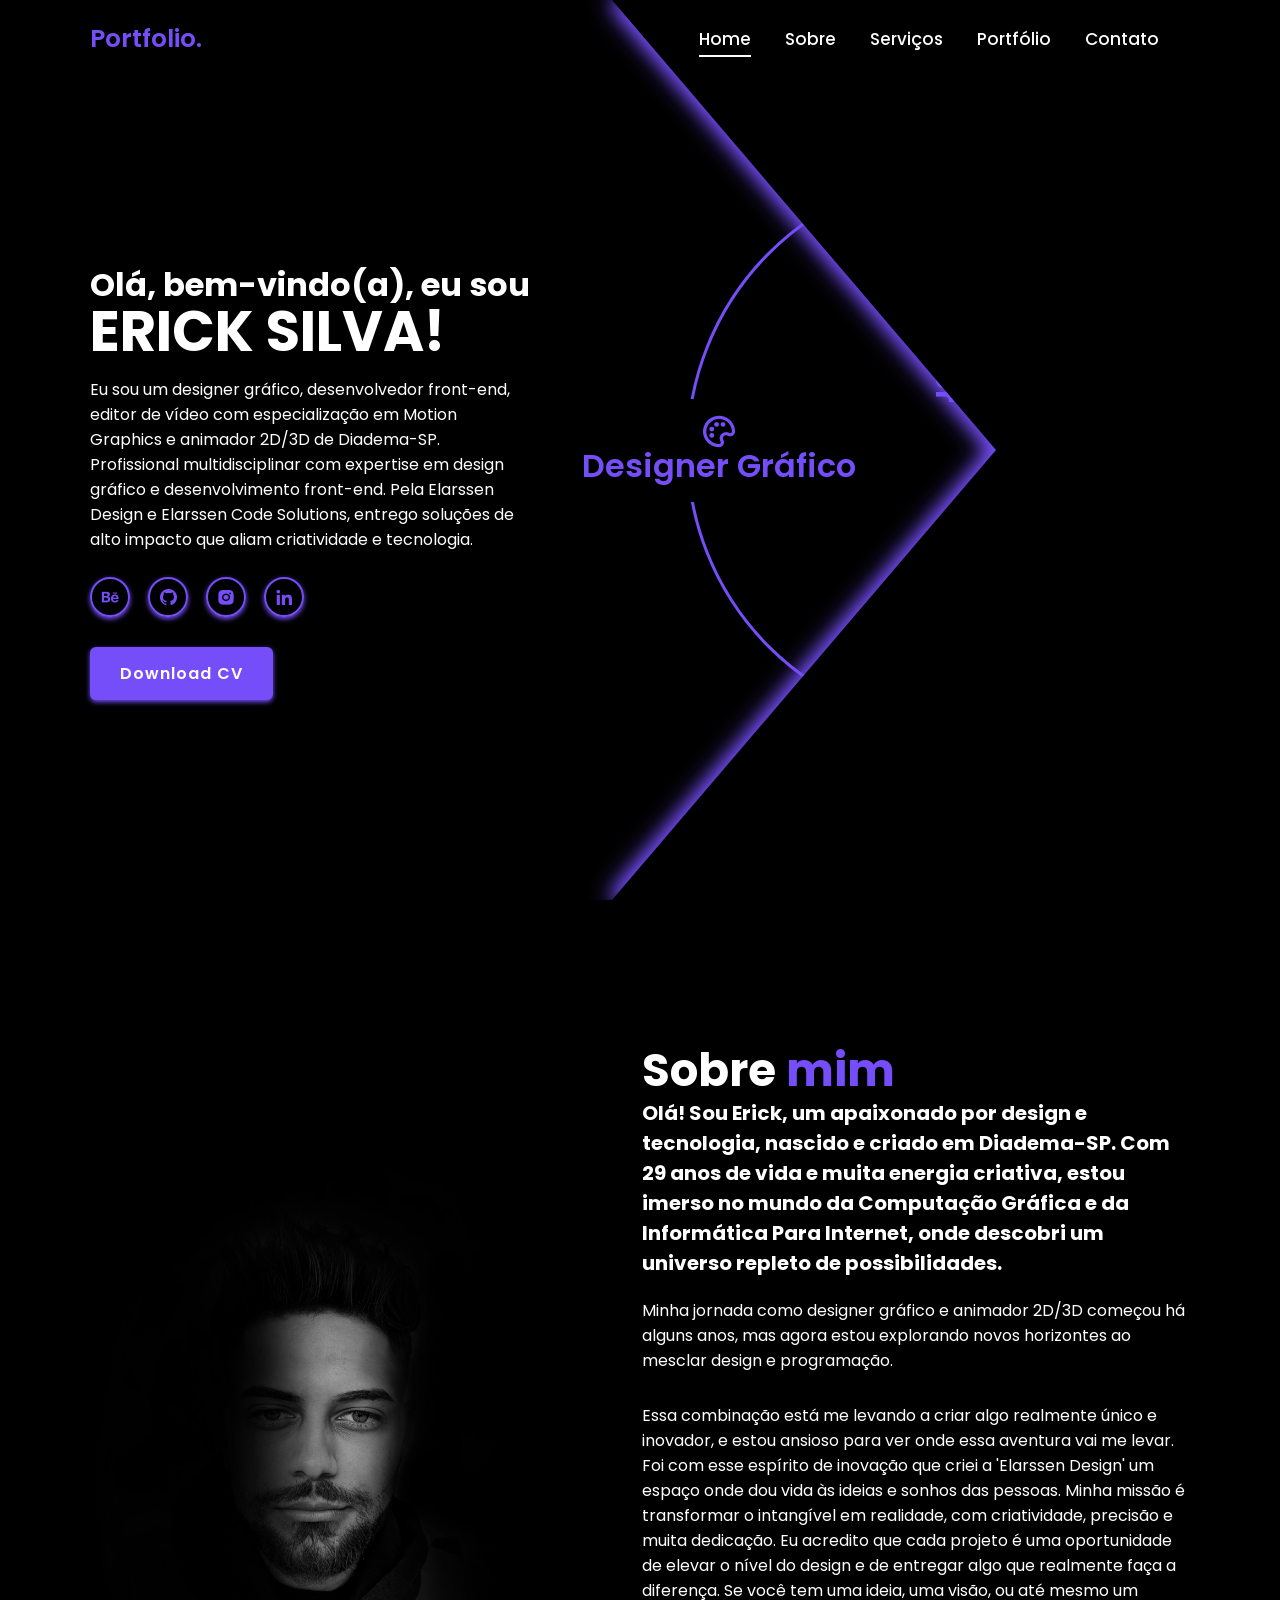
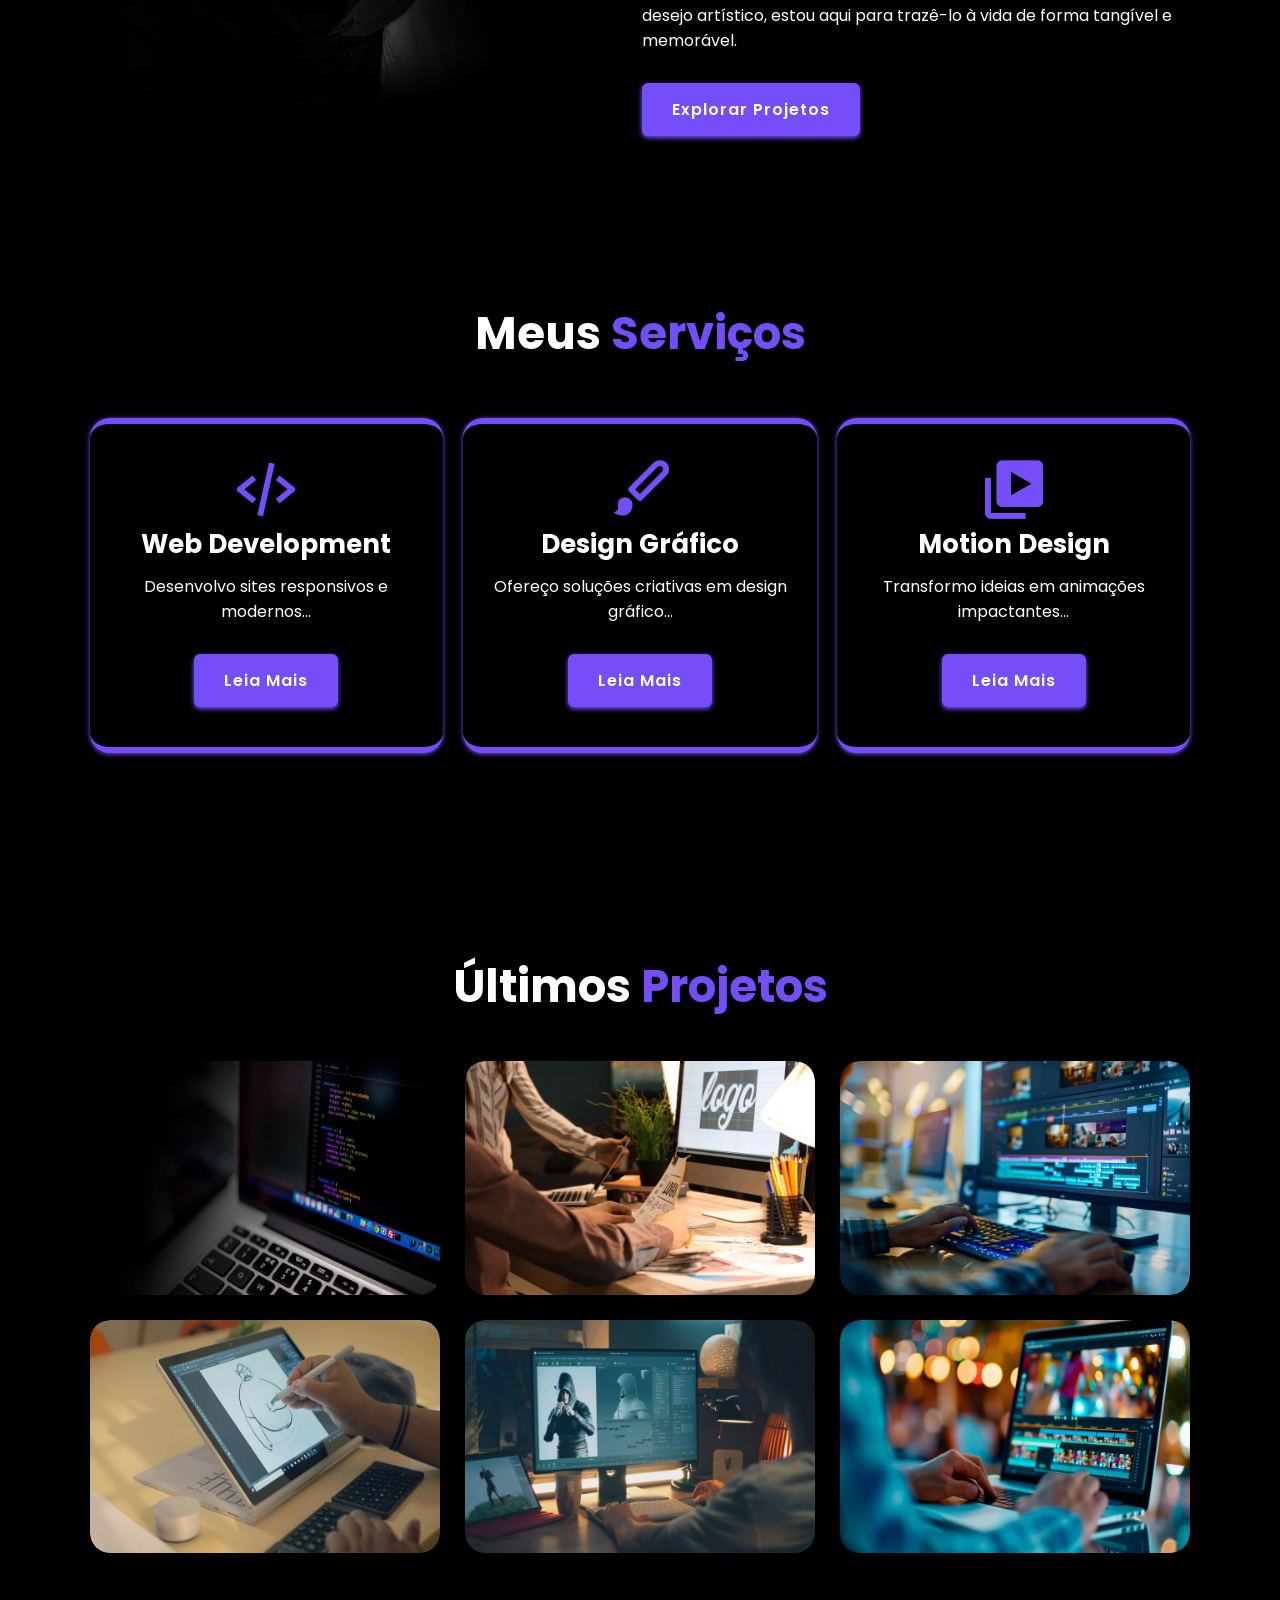
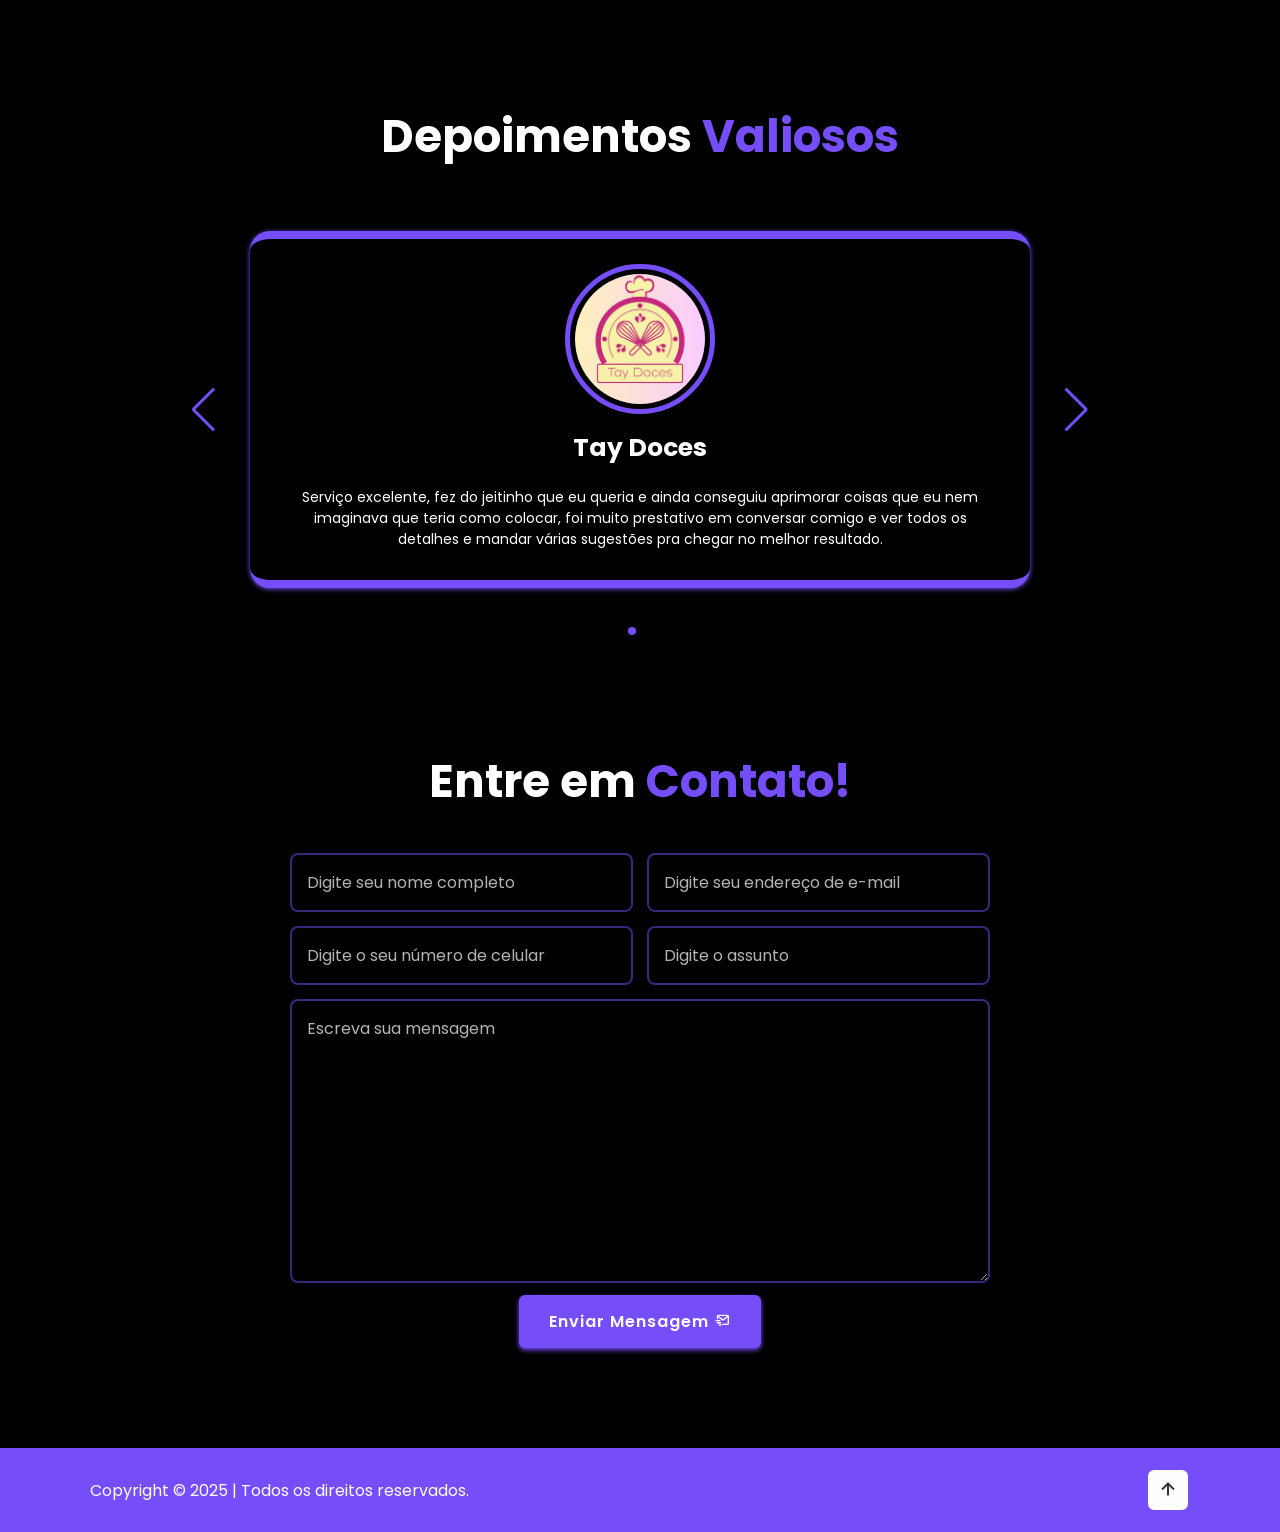
==== index.html @ 771af926 "Deploy portfolio" ====
<!DOCTYPE html>
<html lang="pt-br">

<head>
    <meta charset="UTF-8">
    <meta http-equiv="X-UA-Compatible" content="IE=edge">
    <meta name="viewport" content="width=device-width, initial-scale=1.0">
    <title>Erick Silva | Portfólio</title>

    <!-- swiper css -->
    <link rel="stylesheet" href="https://cdn.jsdelivr.net/npm/swiper@9/swiper-bundle.min.css" />

    <!-- box icons -->
    <link href='https://unpkg.com/boxicons@2.1.4/css/boxicons.min.css' rel='stylesheet'>

    <!-- custom css -->
    <link rel="stylesheet" href="css/style.css">

    <!-- favicon -->
    <link rel="shortcut icon" href="images/elarssen_logo_principal_white.png" type="image/x-icon">
</head>

<body>

    <!-- header design -->
    <header class="header">
        <a href="#" class="logo">Portfolio.</a>

        <nav class="navbar">
            <a href="#home" class="active">Home</a>
            <a href="#about">Sobre</a>
            <a href="#services">Serviços</a>
            <a href="#portfolio">Portfólio</a>
            <a href="#contact">Contato</a>
        </nav>

        <div class="bx bx-moon" id="darkMode-icon"></div>

        <div class="bx bx-menu" id="menu-icon"></div>
    </header>

    <!-- home section design -->
    <section class="home" id="home">
        <div class="home-content">
            <h3>Olá, bem-vindo(a), eu sou</h3>
            <h1>ERICK SILVA!</h1>
            <p>
                Eu sou um designer gráfico, desenvolvedor front-end, editor de vídeo com especialização em Motion
                Graphics e animador 2D/3D de Diadema-SP. Profissional multidisciplinar com expertise em design gráfico e desenvolvimento front-end. Pela Elarssen Design e Elarssen Code Solutions, entrego soluções de alto impacto que aliam criatividade e tecnologia.
            </p>

            <div class="social-media">
                <a href="https://www.behance.net/ericklarssen/" target="_blank"><i class='bx bxl-behance'></i></a>
                <a href="https://github.com/ErickLarssen" target="_blank"><i class='bx bxl-github'></i></a>
                <a href="https://www.instagram.com/elarssen.design/" target="_blank"><i
                        class='bx bxl-instagram-alt'></i></a>
                <a href="https://www.linkedin.com/in/%C3%A9rick-silva-3809a9215/" target="_blank"><i
                        class='bx bxl-linkedin'></i></a>
            </div>

            <a href="assets/cv.pdf" class="btn-cv" download="Curriculo_Erick.pdf">Download CV</a>
        </div>

        <div class="profession-container">
            <div class="profession-box">
                <div class="profession" style="--i:1;">
                    <i class='bx bx-code-alt'></i>
                    <h3>Front-End Developer</h3>
                </div>
                <div class="profession" style="--i:0;">
                    <i class='bx bx-palette'></i>
                    <h3>Designer Gráfico</h3>
                </div>
                <div class="profession" style="--i:2;">
                    <i class='bx bxs-videos'></i>
                    <h3>Motion Designer</h3>
                </div>
                <div class="profession" style="--i:3;">
                    <i class='bx bx-video-recording'></i>
                    <h3>Animador 2D/3D</h3>
                </div>

                <div class="circle"></div>
            </div>

            <div class="overlay"></div>
        </div>

        <div class="home-img">
            <img src="#" alt="">
        </div>
    </section>

    <!-- about section design -->
    <section class="about" id="about">
        <div class="about-img">
            <img src="images/erick¹.png" alt="Foto de Erick">
        </div>

        <div class="about-content">
            <h2 class="heading">Sobre <span>mim</span></h2>
            <h3>
                Olá! Sou Erick, um apaixonado por design e tecnologia, nascido e criado em Diadema-SP. Com 29 anos de
                vida e muita energia criativa, estou imerso no mundo da Computação Gráfica e da Informática Para
                Internet, onde descobri um universo repleto de possibilidades.
            </h3>
            <p>
                Minha jornada como designer gráfico e animador 2D/3D começou há alguns anos, mas agora estou explorando
                novos horizontes ao mesclar design e programação.
            </p>
            <p>
                Essa combinação está me levando a criar algo realmente único e inovador, e estou ansioso para ver onde
                essa aventura vai me levar. Foi com esse espírito de inovação que criei a 'Elarssen Design' um espaço
                onde dou vida às ideias e sonhos das pessoas. Minha missão é transformar o intangível em realidade, com
                criatividade, precisão e muita dedicação. Eu acredito que cada projeto é uma oportunidade de elevar o
                nível do design e de entregar algo que realmente faça a diferença. Se você tem uma ideia, uma visão, ou
                até mesmo um desejo artístico, estou aqui para trazê-lo à vida de forma tangível e memorável.
            </p>
            <a href="#portfolio" class="btn-projetos">Explorar Projetos</a>
        </div>
    </section>

    <!-- services section design -->
    <section class="services" id="services">
        <h2 class="heading">Meus <span>Serviços</span></h2>

        <div class="services-container">
            <div class="services-box">
                <i class='bx bx-code-alt'></i>
                <h3>Web Development</h3>
                <p>Desenvolvo sites responsivos e modernos...</p>
                <a href="#" class="btn"
                    data-details="Criação de sites modernos e responsivos, desenvolvidos com as melhores tecnologias do mercado, garantindo velocidade, segurança e acessibilidade. Cada projeto é personalizado para atender às necessidades do cliente.">Leia
                    Mais</a>
            </div>

            <div class="services-box">
                <i class='bx bxs-paint'></i>
                <h3>Design Gráfico</h3>
                <p>Ofereço soluções criativas em design gráfico...</p>
                <a href="#" class="btn"
                    data-details="Criação de identidades visuais únicas, logotipos profissionais e materiais gráficos impactantes. Transformo conceitos em visuais atrativos que comunicam a essência da sua marca.">Leia
                    Mais</a>
            </div>

            <div class="services-box">
                <i class='bx bxs-videos'></i>
                <h3>Motion Design</h3>
                <p>Transformo ideias em animações impactantes...</p>
                <a href="#" class="btn"
                    data-details="Produção de animações 2D e motion graphics para vídeos publicitários, redes sociais e apresentações institucionais. Cative seu público com visuais dinâmicos e interativos.">Leia
                    Mais</a>
            </div>
        </div>

    </section>

    <!-- Modal -->
    <div class="modal-overlay">
        <div class="modal-box">
            <span class="close-btn">&times;</span>
            <h3 class="modal-title"></h3>
            <p class="modal-content"></p>
        </div>
    </div>

    <!-- portfolio section design -->
    <section class="portfolio" id="portfolio">
        <h2 class="heading">Últimos <span>Projetos</span></h2>

        <div class="portfolio-container">
            <div class="portfolio-box">
                <img src="images/web-design.jpg" alt="">

                <div class="portfolio-layer">
                    <h4>Web Design</h4>
                    <p>Aqui contém todos os meus projetos de web design como sites responsivos e modernos, e outros
                        tipos de interface web.</p>
                    <a href="portfolio.html#ui_ux" target="_blank"><i class='bx bx-link-external'></i></a>
                </div>
            </div>
            <div class="portfolio-box">
                <img src="images/brand-design.jpeg" alt="">

                <div class="portfolio-layer">
                    <h4>Brand Design</h4>
                    <p>Aqui contém alguns trabalhos de identidade visual, como logotipos e mockups.</p>
                    <a href="portfolio.html#branding" target="_blank"><i class='bx bx-link-external'></i></a>
                </div>
            </div>
            <div class="portfolio-box">
                <img src="images/motion-design.webp" alt="">

                <div class="portfolio-layer">
                    <h4>Motion Design</h4>
                    <p>Aqui contém alguns trabalhos que fiz como videomaker, mídias para comércio e coisas nesse nicho.
                    </p>
                    <a href="portfolio.html#motion" target="_blank"><i class='bx bx-link-external'></i></a>
                </div>
            </div>
            <div class="portfolio-box">
                <img src="images/2d-animation.jpg" alt="">

                <div class="portfolio-layer">
                    <h4>Animação 2D</h4>
                    <p>Minhas animações 2d, feitas com Adobe Premiere, Adobe After Effects, Adobe Animate e Adobe
                        Illustrator para ilustração.</p>
                    <a href="portfolio.html#animacao2d" target="_blank"><i class='bx bx-link-external'></i></a>
                </div>
            </div>
            <div class="portfolio-box">
                <img src="images/3d-animation.webp" alt="">

                <div class="portfolio-layer">
                    <h4>Animação 3D</h4>
                    <p>Minhas animações 3d, feitas com Autodesk 3ds Max, Autodesk MudBox, Adobe Substance Painter e
                        Adobe After Effects .</p>
                    <a href="portfolio.html#animacao3d" target="_blank"><i class='bx bx-link-external'></i></a>
                </div>
            </div>
            <div class="portfolio-box">
                <img src="images/flyers.webp" alt="">

                <div class="portfolio-layer">
                    <h4>Flyers Animados</h4>
                    <p>Algumas mídias para comércio.</p>
                    <a href="portfolio.html#flyers" target="_blank"><i class='bx bx-link-external'></i></a>
                </div>
            </div>
        </div>
    </section>

    <!-- testimonial design -->
    <div class="testimonial-container">
        <h2 class="heading">Depoimentos <span>Valiosos</span></h2>

        <div class="testimonial-wrapper">
            <div class="testimonial-box mySwiper">
                <div class="testimonial-content swiper-wrapper">
                    <div class="testimonial-slide swiper-slide">
                        <img src="images/tay_doces_principal.jpg" alt="">
                        <h3>Tay Doces</h3>
                        <p>Serviço excelente, fez do jeitinho que eu queria e ainda conseguiu aprimorar coisas que eu
                            nem imaginava que teria como colocar, foi muito prestativo em conversar comigo e ver todos
                            os detalhes e mandar várias sugestões pra chegar no melhor resultado.</p>
                    </div>
                    <div class="testimonial-slide swiper-slide">
                        <img src="images/esl-books.jpg" alt="">
                        <h3>ESLBooks</h3>
                        <p>Trabalhar com o Erick foi incrível! Ele captou exatamente a essência da ESLBooks e criou um
                            logo moderno, profissional e cheio de significado. Superou nossas expectativas e elevou a
                            identidade da marca. Recomendamos de olhos fechados!</p>
                    </div>
                </div>

                <div class="swiper-button-next"></div>
                <div class="swiper-button-prev"></div>
                <div class="swiper-pagination"></div>
            </div>
        </div>
    </div>

    <!-- contact section design -->
    <section class="contact" id="contact">
        <h2 class="heading">Entre em <span>Contato!</span></h2>

        <form action="" method="POST">
            <div class="input-box">
                <input type="text" class="item" id="nome" name="nome" placeholder="Digite seu nome completo" required>
                <input type="email" class="item" id="email" name="email" placeholder="Digite seu endereço de e-mail"
                    required>
            </div>
            <div class="input-box">
                <input type="tel" class="item" id="telefone" name="telefone"
                    placeholder="Digite o seu número de celular">
                <input type="text" class="item" id="assunto" name="assunto" placeholder="Digite o assunto">
            </div>
            <textarea id="mensagem" name="mensagem" class="item" cols="30" rows="10" placeholder="Escreva sua mensagem"
                required></textarea>
            <button type="submit" class="btn">Enviar Mensagem <i class='bx bx-mail-send'></i></button>
        </form>
        <!-- modal confirmação de envio -->
        <div class="modal-overlay" id="modal-confirm">
            <div class="modal-box">
                <span class="close-btn" id="close-confirm">&times;</span>
                <h3 class="modal-title">Mensagem enviada!</h3>
                <p class="modal-content">Obrigado pelo contato. Em breve retornarei para você.</p>
            </div>
        </div>
        <!-- fim da modal confirmação de envio -->
    </section>

    <!-- footer design -->
    <footer class="footer">
        <div class="footer-text">
            <p>Copyright &copy; 2025 | Todos os direitos reservados.</p>
        </div>

        <div class="footer-iconTop">
            <a href="#home"><i class='bx bx-up-arrow-alt'></i></a>
        </div>
    </footer>


    <!-- scroll reveal -->
    <script src="https://unpkg.com/scrollreveal"></script>

    <!-- swiper js -->
    <script src="https://cdn.jsdelivr.net/npm/swiper@9/swiper-bundle.min.js"></script>

    <!-- custom js -->
    <script src="js/script.js"></script>
    <script src="js/modal.js"></script>
    <script src="js/email.js"></script>
</body>

</html>
---- css/style.css ----
@import url('https://fonts.googleapis.com/css2?family=Poppins:wght@300;400;500;600;700;800;900&display=swap');

* {
    margin: 0;
    padding: 0;
    box-sizing: border-box;
    text-decoration: none;
    border: none;
    outline: none;
    scroll-behavior: smooth;
    font-family: 'Poppins', sans-serif;
}

:root {
    --bg-color: #000000;
    --text-color: #fff;
    --main-color: #754ef9;
    --second-color: #000000;
    --white-color: #fdfdfd;
    --shadow-color: #754ef9;
}

*::selection {
    background: var(--main-color);
    color: var(--bg-color);
}

.dark-mode {
    --bg-color: #000000;
    --text-color: #fdfdfd;
    --shadow-color: #754ef9;
}

html {
    font-size: 62.5%;
    overflow-x: hidden;
}

body {
    background: var(--bg-color);
    color: var(--text-color);
}

.header {
    position: fixed;
    top: 0;
    left: 0;
    width: 100%;
    padding: 2rem 7%;
    background: transparent;
    display: flex;
    align-items: center;
    z-index: 100;
    transition: .5s;
}

.header.sticky {
    background: var(--bg-color);
    box-shadow: 0 .1rem 1rem var(--shadow-color);
}

.logo {
    font-size: 2.5rem;
    color: var(--main-color);
    font-weight: 600;
    margin-right: auto;
}

.navbar a {
    position: relative;
    font-size: 1.7rem;
    color: var(--white-color);
    font-weight: 500;
    margin-right: 3.1rem;
}

.header.sticky .navbar a {
    color: var(--text-color);
}

.header.sticky .navbar a.active {
    color: var(--main-color);
}

.navbar a.active::before {
    content: '';
    position: absolute;
    left: 0;
    bottom: -6px;
    width: 100%;
    height: .2rem;
    background: var(--white-color);
}

.header.sticky .navbar a::before {
    background: var(--main-color);
    opacity: .7;
}

#darkMode-icon {
    font-size: 2.4rem;
    color: var(--white-color);
    cursor: pointer;
    display: none;
}

.header.sticky #darkMode-icon {
    color: var(--text-color);
    opacity: .9;
}

#menu-icon {
    font-size: 3.6rem;
    color: var(--text-color);
    display: none;
}

section {
    min-height: 100vh;
    padding: 10rem 7% 2rem;
}

.home {
    display: flex;
    align-items: center;
    background-size: 80vh;
    background-repeat: no-repeat;
    background-position: 550px -30px;
}

.home .home-content {
    max-width: 44rem;
}

.home-content h3 {
    font-size: 3.2rem;
    font-weight: 700;
    line-height: .3;
}

.home-content h1 {
    font-size: 5.6rem;
    font-weight: 700;
    margin-bottom: .3rem;
}

.home-content p {
    font-size: 1.6rem;
}

.home-content .social-media a {
    display: inline-flex;
    justify-content: center;
    align-items: center;
    width: 4rem;
    height: 4rem;
    background: transparent;
    border: .2rem solid var(--main-color);
    border-radius: 50%;
    box-shadow: 0 .2rem .5rem var(--shadow-color);
    font-size: 2rem;
    color: var(--main-color);
    margin: 2.5rem 1.5rem 3rem 0;
    transition: .5s ease;
}

.home-content .social-media a:hover {
    background: var(--main-color);
    color: var(--white-color);
}

.btn {
    display: inline-block;
    padding: 1.2rem 2.8rem;
    background: var(--main-color);
    border-radius: .6rem;
    box-shadow: 0 .2rem .5rem var(--shadow-color);
    font-size: 1.6rem;
    color: var(--white-color);
    letter-spacing: .1rem;
    font-weight: 600;
    border: .2rem solid transparent;
    transition: .5s ease;
}

.btn-projetos {
    display: inline-block;
    padding: 1.2rem 2.8rem;
    background: var(--main-color);
    border-radius: .6rem;
    box-shadow: 0 .2rem .5rem var(--shadow-color);
    font-size: 1.6rem;
    color: var(--white-color);
    letter-spacing: .1rem;
    font-weight: 600;
    border: .2rem solid transparent;
    transition: .5s ease;
}

.btn-projetos:hover {
    background: transparent;
    color: var(--main-color);
    border-color: var(--main-color);
}

.btn:hover {
    background: transparent;
    color: var(--main-color);
    border-color: var(--main-color);
}

.btn-cv {
    display: inline-block;
    padding: 1.2rem 2.8rem;
    background: var(--main-color);
    border-radius: .6rem;
    box-shadow: 0 .2rem .5rem var(--shadow-color);
    font-size: 1.6rem;
    color: var(--white-color);
    letter-spacing: .1rem;
    font-weight: 600;
    border: .2rem solid transparent;
    transition: .5s ease;
}

.btn-cv:hover{
    background: transparent;
    color: var(--main-color);
    border-color: var(--main-color);
}

.home .profession-container {
    position: absolute;
    top: 50%;
    right: 0;
    transform: translateY(-50%);
    width: 100vw;
    height: 100vh;
    overflow: hidden;
    pointer-events: none;
}

.home .profession-container .profession-box {
    position: absolute;
    top: 0;
    right: -70px;
    width: 768px;
    height: 100vh;
    display: flex;
    justify-content: center;
    align-items: center;
    animation: professionRotate 13s ease-out infinite;
}

@keyframes professionRotate {

    0%,
    20% {
        transform: rotate(0deg);
    }

    25%,
    45% {
        transform: rotate(-90deg);
    }

    50%,
    70% {
        transform: rotate(-180deg);
    }

    75%,
    95% {
        transform: rotate(-270deg);
    }

    100% {
        transform: rotate(-360deg);
    }
}

.home .profession-box .profession {
    position: absolute;
    left: 0;
    display: flex;
    align-items: center;
    flex-direction: column;
    color: var(--main-color);
    transform: rotate(calc(360deg / 4 * var(--i)));
    transform-origin: 384px;
    background: var(--bg-color);
    padding: 13px 0;
}

.home .profession-box .profession:nth-child(1) i {
    margin-right: 15px;
}

.home .profession-box .profession:nth-child(2),
.home .profession-box .profession:nth-child(4) {
    padding-bottom: 20px;
}

.home .profession i {
    font-size: 3.8rem;
}

.home .profession h3 {
    font-size: 3.2rem;
    line-height: 1;
    font-weight: 600;
}

.home .profession-box .circle {
    width: 560px;
    height: 560px;
    border: 3px solid var(--main-color);
    border-radius: 50%;
    z-index: -1;
}

.home .profession-container .overlay {
    position: absolute;
    top: 0;
    right: -100px;
    width: 0;
    height: 0;
    border-top: 50vh solid var(--second-color);
    border-right: 384px solid var(--second-color);
    border-bottom: 50vh solid var(--second-color);
    border-left: 384px solid transparent;

    filter: drop-shadow(5px 0px 10px #754ef9) drop-shadow(-5px 0px 10px #754ef9);
}

.home-img img {
    position: absolute;
    bottom: 0;
    right: 40px;
    pointer-events: none;
    max-width: 480px;
    max-height: 100vh;
}

span {
    color: var(--main-color);
}

.about {
    display: flex;
    justify-content: center;
    align-items: center;
    gap: 4rem;
}

.about-img img {
    width: 40vw;
}

.heading {
    font-size: 4.5rem;
    text-align: center;
}

.about-content h2 {
    text-align: left;
    line-height: 1.2;
}

.about-content h3 {
    font-size: 2rem;
}

.about-content p {
    font-size: 1.6rem;
    margin: 2rem 0 3rem;
}

.services {
    min-height: auto;
    padding-bottom: 10rem;
}

.services h2 {
    margin-bottom: 5rem;
}

.services .services-container {
    display: flex;
    justify-content: center;
    align-items: center;
    flex-wrap: wrap;
    gap: 2rem;
}

.services-container .services-box {
    flex: 1 1 30rem;
    background: var(--bg-color);
    padding: 3rem 2rem 4rem;
    border-radius: 2rem;
    box-shadow: 0 .1rem .5rem var(--shadow-color);
    text-align: center;
    border-top: .6rem solid var(--main-color);
    border-bottom: .6rem solid var(--main-color);
    transition: .5s ease;
}

.services-container .services-box:hover {
    box-shadow: 0 .1rem 2rem var(--shadow-color);
    transform: scale(1.02);
}

.services-box i {
    font-size: 7rem;
    color: var(--main-color);
}

.services-box h3 {
    font-size: 2.6rem;
    transition: .5s ease;
}

.services-box:hover h3 {
    color: var(--main-color);
}

.services-box p {
    font-size: 1.6rem;
    margin: 1rem 0 3rem;
}

/* Modal meus serviços */
.modal-overlay {
    position: fixed;
    top: 0;
    left: 0;
    width: 100%;
    height: 100%;
    background: rgba(0, 0, 0, 0.7);
    display: flex;
    justify-content: center;
    align-items: center;
    opacity: 0;
    visibility: hidden;
    transition: opacity 0.3s ease-in-out, visibility 0.3s ease-in-out;
    backdrop-filter: blur(5px);
    z-index: 9999;
}

.modal-overlay.active {
    opacity: 1;
    visibility: visible;
}

.modal-box {
    background: #1e1e1e;
    padding: 2.5rem;
    width: 90%;
    max-width: 420px;
    border-radius: 12px;
    text-align: center;
    box-shadow: 0 8px 24px rgba(0, 0, 0, 0.3);
    position: relative;
    transform: translateY(-20px);
    transition: transform 0.3s ease-in-out;
}

.modal-overlay.active .modal-box {
    transform: translateY(0);
}

.modal-title {
    font-size: 2rem;
    margin-bottom: 1rem;
    color: var(--main-color);
    font-weight: 600;
}

.modal-content {
    font-size: 1.4rem;
    color: #ccc;
    line-height: 1.6;
}

/* Modal de confirmação do envio do forms */
#modal-confirm .modal-box {
    background: #1e1e1e;
    color: #fff;
    border-radius: 12px;
    max-width: 420px;
    width: 90%;
    margin: auto;
    text-align: center;
    box-shadow: 0 8px 24px rgba(0,0,0,0.3);
    padding: 2.5rem;
    position: relative;
}
#modal-confirm .close-btn {
    position: absolute;
    top: 12px;
    right: 16px;
    font-size: 2rem;
    cursor: pointer;
    color: #fff;
    background: rgba(255,255,255,0.1);
    padding: 6px 10px;
    border-radius: 50%;
    transition: 0.3s;
}
#modal-confirm .close-btn:hover {
    background: rgba(255,255,255,0.2);
    color: #ff5555;
}

/* Fim da Modal de confirmação do envio do forms */

.close-btn {
    position: absolute;
    top: 12px;
    right: 16px;
    font-size: 2rem;
    cursor: pointer;
    color: #fff;
    transition: 0.3s;
    background: rgba(255, 255, 255, 0.1);
    padding: 6px 10px;
    border-radius: 50%;
}

.close-btn:hover {
    background: rgba(255, 255, 255, 0.2);
    color: #ff5555;
}

/* Fim do modal meu serviços */

.portfolio {
    min-height: auto;
    padding-bottom: 10rem;
}

.portfolio h2 {
    margin-bottom: 4rem;
}

.portfolio .portfolio-container {
    display: grid;
    grid-template-columns: repeat(3, 1fr);
    align-items: center;
    gap: 2.5rem;
}

.portfolio-container .portfolio-box {
    position: relative;
    display: flex;
    border-radius: 2rem;
    box-shadow: 0 0 1rem rgba(0, 0, 0, .1);
    overflow: hidden;
}

.portfolio-box img {
    width: 100%;
    transition: .5s ease;
}

.portfolio-box:hover img {
    transform: scale(1.1);
}

.portfolio-box .portfolio-layer {
    position: absolute;
    bottom: 0;
    left: 0;
    width: 100%;
    height: 100%;
    background: linear-gradient(rgba(0, 0, 0, .1), var(--main-color));
    color: var(--white-color);
    display: flex;
    justify-content: center;
    align-items: center;
    flex-direction: column;
    text-align: center;
    padding: 0 4rem;
    opacity: 0;
    transition: .5s ease;
}

.portfolio-box:hover .portfolio-layer {
    opacity: 1;
}

.portfolio-layer h4 {
    font-size: 3rem;
}

.portfolio-layer p {
    font-size: 1.6rem;
    margin: .3rem 0 1rem;
}

.portfolio-layer a {
    display: inline-flex;
    justify-content: center;
    align-items: center;
    width: 5rem;
    height: 5rem;
    background: var(--white-color);
    border-radius: 50%;
}

.portfolio-layer a i {
    font-size: 2rem;
    color: #333;
}

.testimonial-container {
    display: flex;
    align-items: center;
    flex-direction: column;
    width: 100%;
    padding: 5rem 1rem;
}

.testimonial-container .testimonial-wrapper {
    position: relative;
    max-width: 90rem;
    width: 100%;
    padding: 5rem;
}

.testimonial-wrapper .testimonial-box {
    padding: 1rem;
    border-radius: 2rem;
    overflow: hidden;
}

.testimonial-content .testimonial-slide {
    display: flex;
    align-items: center;
    flex-direction: column;
    background: var(--bg-color);
    border-radius: 2rem;
    box-shadow: 0 .1rem .5rem var(--shadow-color);
    padding: 3rem 5rem;
    border-top: .8rem solid var(--main-color);
    border-bottom: .8rem solid var(--main-color);
}

.testimonial-slide img {
    width: 14rem;
    height: 14rem;
    object-fit: cover;
    border-radius: 50%;
    border: .5rem solid var(--bg-color);
    outline: .5rem solid var(--main-color);
}

.testimonial-slide h3 {
    font-size: 2.5rem;
    margin: 2rem 0;
}

.testimonial-slide p {
    font-size: 1.4rem;
    text-align: center;
}

.testimonial-box .swiper-button-next,
.testimonial-box .swiper-button-prev {
    color: var(--main-color);
}

.testimonial-box .swiper-button-next {
    right: 0;
}

.testimonial-box .swiper-button-prev {
    left: 0;
}

.testimonial-box .swiper-pagination-bullet {
    background: rgba(0, 0, 0, .8);
}

.testimonial-box .swiper-pagination-bullet-active {
    background: var(--main-color);
}

.contact {
    min-height: auto;
    padding: 5rem 3%;
    padding-bottom: 7rem;
}

.contact h2 {
    margin-bottom: 3rem;
}

.contact form {
    max-width: 70rem;
    margin: 1rem auto;
    text-align: center;
    margin-bottom: 3rem;
}

.contact form .input-box {
    display: flex;
    justify-content: space-between;
    flex-wrap: wrap;
}

.contact form .input-box input,
.contact form textarea {
    width: 100%;
    padding: 1.5rem;
    font-size: 1.6rem;
    color: var(--text-color);
    background: var(--bg-color);
    border-radius: .8rem;
    margin: .7rem 0;
    border: 2px solid rgba(117, 78, 249, 0.5); /* Borda inicial com tom suave */
    outline: none;
    transition: 0.3s ease-in-out;
}

/* Efeito neon suave ao focar */
.contact form .input-box input:focus,
.contact form textarea:focus {
    border-color: var(--main-color);
    box-shadow: 0 0 10px var(--main-color), 0 0 20px rgba(117, 78, 249, 0.6);
}

/* Placeholder levemente mais claro */
.contact form .input-box input::placeholder,
.contact form textarea::placeholder {
    color: rgba(255, 255, 255, 0.7);
}

/* Ajuste para inputs divididos */
.contact form .input-box input {
    width: 49%;
}

.footer {
    display: flex;
    justify-content: space-between;
    align-items: center;
    flex-wrap: wrap;
    padding: 2rem 7%;
    background: var(--main-color);
}

.footer-text p {
    font-size: 1.6rem;
    color: var(--white-color);
}

.footer-iconTop a {
    display: inline-flex;
    justify-content: center;
    align-items: center;
    padding: .8rem;
    background: var(--white-color);
    border-radius: .8rem;
    border: .2rem solid var(--main-color);
    outline: .2rem solid transparent;
    transition: .5s ease;
}

.footer-iconTop a:hover {
    outline-color: var(--white-color);
}

.footer-iconTop a i {
    font-size: 2.4rem;
    color: #333;
}

/* BREAKPOINTS */
@media (max-width: 1200px) {
    html {
        font-size: 55%;
    }

    .about-content h2{
        margin-top: 30px;
    }

    .home .profession-container .profession-box {
        right: -10%;
    }

    .home .profession-container .overlay {
        right: -6%;
    }

    .home-img img {
        right: 0;
    }
}

@media (max-width: 1100px) {
    .home .profession-container .profession-box {
        right: -15%;
    }

    .home-img img {
        max-width: 420px;
    }
}

@media (max-width: 1024px) {
    .header {
        padding: 2rem 3%;
    }

    section {
        padding: 10rem 3% 2rem;
    }

    .home .profession-container .profession-box {
        right: -20%;
    }

    .home .profession-container .overlay {
        right: -12%;
    }

    .home-img img {
        max-width: 400px;
    }
}

@media (max-width: 991px) {

    .navbar a:nth-child(1) {
        color: var(--main-color);
    }

    .navbar a.active::before {
        background: var(--main-color);
        opacity: .7;
    }

    .home .home-content {
        max-width: 50rem;
    }

    .home .profession-container .profession-box {
        right: -35%;
    }

    .home .profession-container .overlay {
        right: -30%;
    }

    .home-img img {
        display: none;
    }

    .footer {
        padding: 2rem 3%;
    }
}

@media (max-width: 896px) {
    .navbar a:nth-child(2) {
        color: var(--main-color);
    }

    .home .profession-container .profession-box {
        right: -50%;
    }

    .home .profession-container .overlay {
        right: -43%;
    }
}

@media (max-width: 879px) {
    .portfolio .portfolio-container {
        grid-template-columns: repeat(2, 1fr);
    }
    .home{
        background-size: 50vh;
        background-position: 50px 450px;
    }
}

@media (max-width: 780px) {
    .navbar a:nth-child(2) {
        color: var(--white-color);
    }
    .home{
        background-position: -70px 150px;
    }
}

@media (max-width: 768px) {
    #menu-icon {
        display: block;
    }

    #darkMode-icon {
        position: absolute;
        right: 7rem;
        font-size: 2.6rem;
        color: var(--text-color);
        margin-bottom: .1rem;
    }

    .navbar {
        position: absolute;
        top: 100%;
        left: 0;
        width: 100%;
        padding: 1rem 3%;
        background: var(--bg-color);
        border-top: .1rem solid rgba(0, 0, 0, .2);
        box-shadow: 0 .5rem 1rem rgba(0, 0, 0, .1);
        display: none;
    }

    .navbar.active {
        display: block;
    }

    .navbar a {
        display: block;
        font-size: 2rem;
        margin: 3rem 0;
        color: var(--text-color);
    }

    .navbar a:nth-child(1),
    .navbar a:nth-child(2) {
        color: var(--text-color);
    }

    .navbar a.active {
        color: var(--main-color);
    }

    .navbar a::before {
        display: none;
    }

    .home {
        padding: 0 3% 23rem;
        justify-content: center;
        text-align: center;
    }

    .home-content h3 {
        font-size: 2.6rem;
    }

    .home-content h1 {
        font-size: 5rem;
    }

    .home-content .social-media a {
        margin: 2.5rem .75rem 3rem;
    }

    .home .profession-container {
        left: 0;
        width: 100%;
        height: 100%;
    }

    .home .profession-container .profession-box {
        position: fixed;
        top: 450px;
        left: 0;
        width: 100%;
    }

    .home .profession-box .profession {
        padding: 0 13px;
        left: auto;
        transform-origin: 0;
    }

    .home .profession-box .profession:nth-child(1) {
        transform: rotate(-90deg) translate(-120px, -210px);
    }

    .home .profession-box .profession:nth-child(1) i {
        margin-right: 0;
    }

    .home .profession-box .profession:nth-child(2) {
        transform: rotate(0deg) translate(0, -325px);
    }

    .home .profession-box .profession:nth-child(3) {
        transform: rotate(90deg) translate(-115px, -450px);
    }

    .home .profession-box .profession:nth-child(4) {
        transform: rotate(180deg) translate(-220px, -325px);
    }

    .home .profession-box .circle {
        position: fixed;
        width: 670px;
        height: 670px;
        z-index: -1;
    }

    .home .profession-container .overlay {
        position: fixed;
        top: 90rem;
        left: 50%;
        right: 0;
        transform: rotate(90deg) translate(-50%, 50%) scaleY(3);
        border-width: 23.9rem;
    }

    .about {
        flex-direction: column-reverse;
        text-align: center;
    }

    .about-content h2 {
        text-align: center;
    }

    .about-img img {
        width: 70vw;
        margin-top: -2rem;
    }

    .testimonial-container .testimonial-wrapper {
        padding: 5rem 0;
    }

    .testimonial-content .testimonial-slide {
        padding: 3rem 2rem;
    }

    .testimonial-box .swiper-button-next,
    .testimonial-box .swiper-button-prev {
        display: none;
    }
}

@media (max-width: 580px) {
    .home{
        background-image: none;
    }
    .portfolio .portfolio-container {
        grid-template-columns: 1fr;
    }
}

@media (max-width: 450px) {
    html {
        font-size: 50%;
    }

    #darkMode-icon {
        right: 6rem;
    }

    .home .profession-box .profession:nth-child(1) {
        transform: rotate(-90deg) translate(-110px, -220px);
    }

    .home .profession-box .profession:nth-child(2) {
        transform: rotate(0deg) translate(5px, -325px);
    }

    .home .profession-box .profession:nth-child(3) {
        transform: rotate(90deg) translate(-105px, -440px);
    }

    .home .profession-box .profession:nth-child(4) {
        transform: rotate(180deg) translate(-210px, -325px);
    }

    .home .profession-container .overlay {
        top: 80rem;
    }

    .contact form .input-box input {
        width: 100%;
    }

    #modal-confirm .modal-box {
        padding: 1.2rem;
        font-size: 1.3rem;
    }

    .footer {
        flex-direction: column-reverse;
    }

    .footer p {
        text-align: center;
        margin-top: 2rem;
    }
}

@media (max-width: 428px) {
    .about-content{
        margin-top: 35px;
    }
}

@media (max-width: 412px) {
    .home .profession-container .overlay{
        margin-top: 150px;
    }
}

@media (max-width: 360px) {
    .about-img img {
        width: 90vw;
    }

    .about-content{
        margin-top: 35px;
    }

    .testimonial-container{
        width: 90%;
        margin: 0 auto;
        padding: 0 10px;
        display: flex;
        flex-direction: column;
        align-items: center;
    }

    .testimonial-container h3{
        text-align: center;
    }
}

@media (max-width: 315px) {
    .home-content h1 {
        font-size: 4.5rem;
    }
}

    img {
        border-radius: 20px;
}
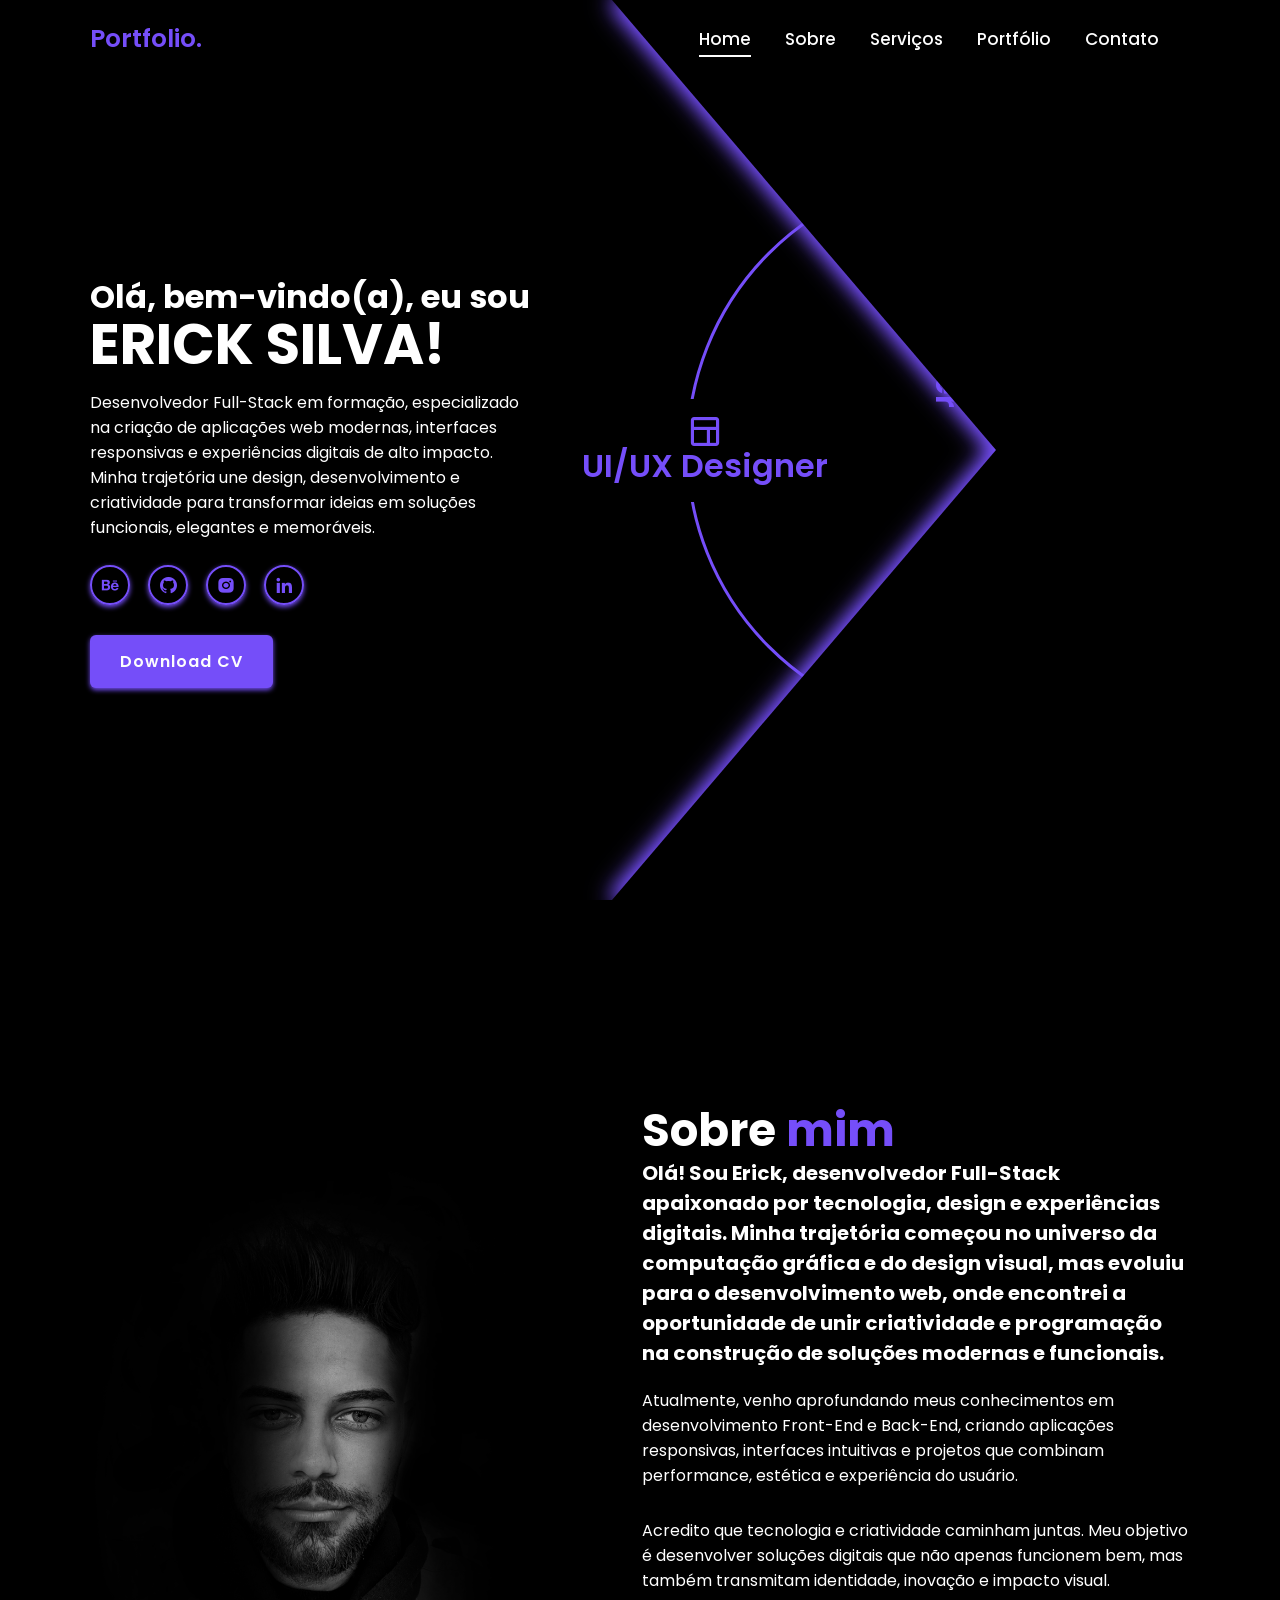
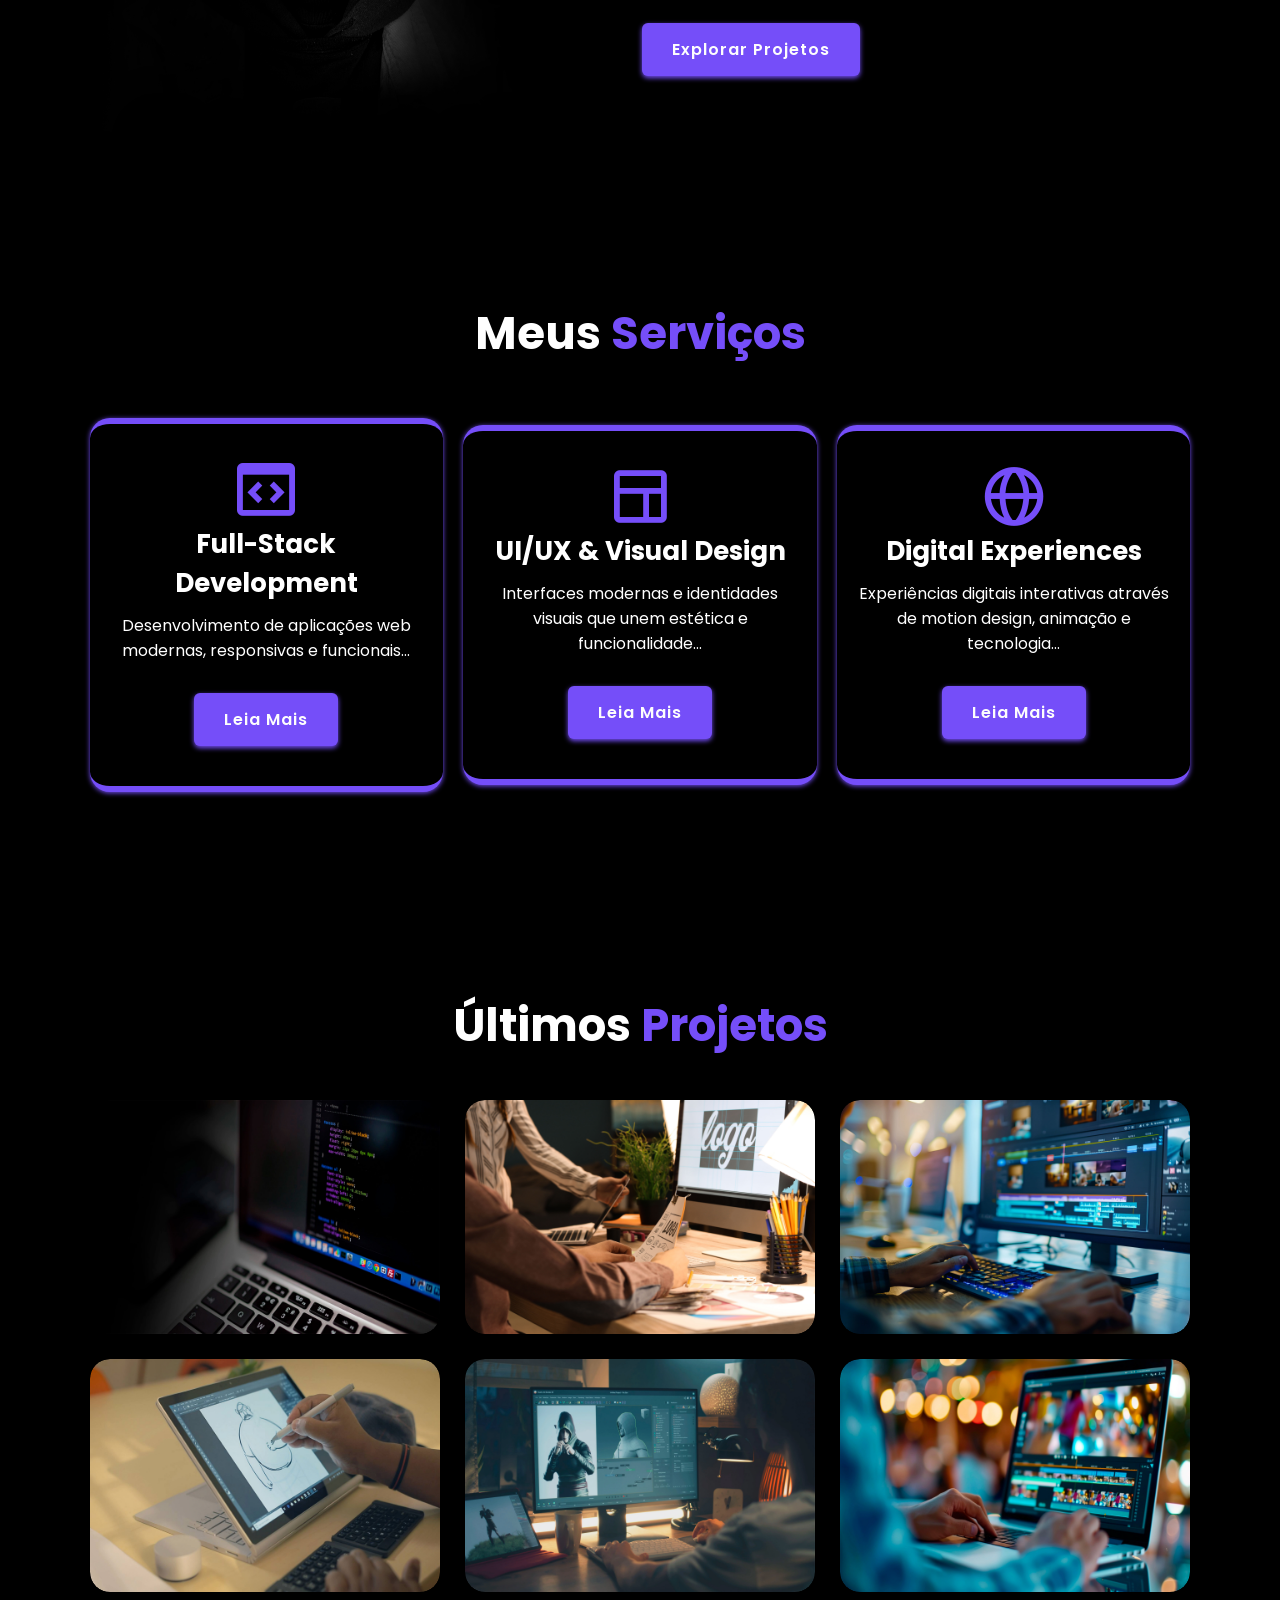
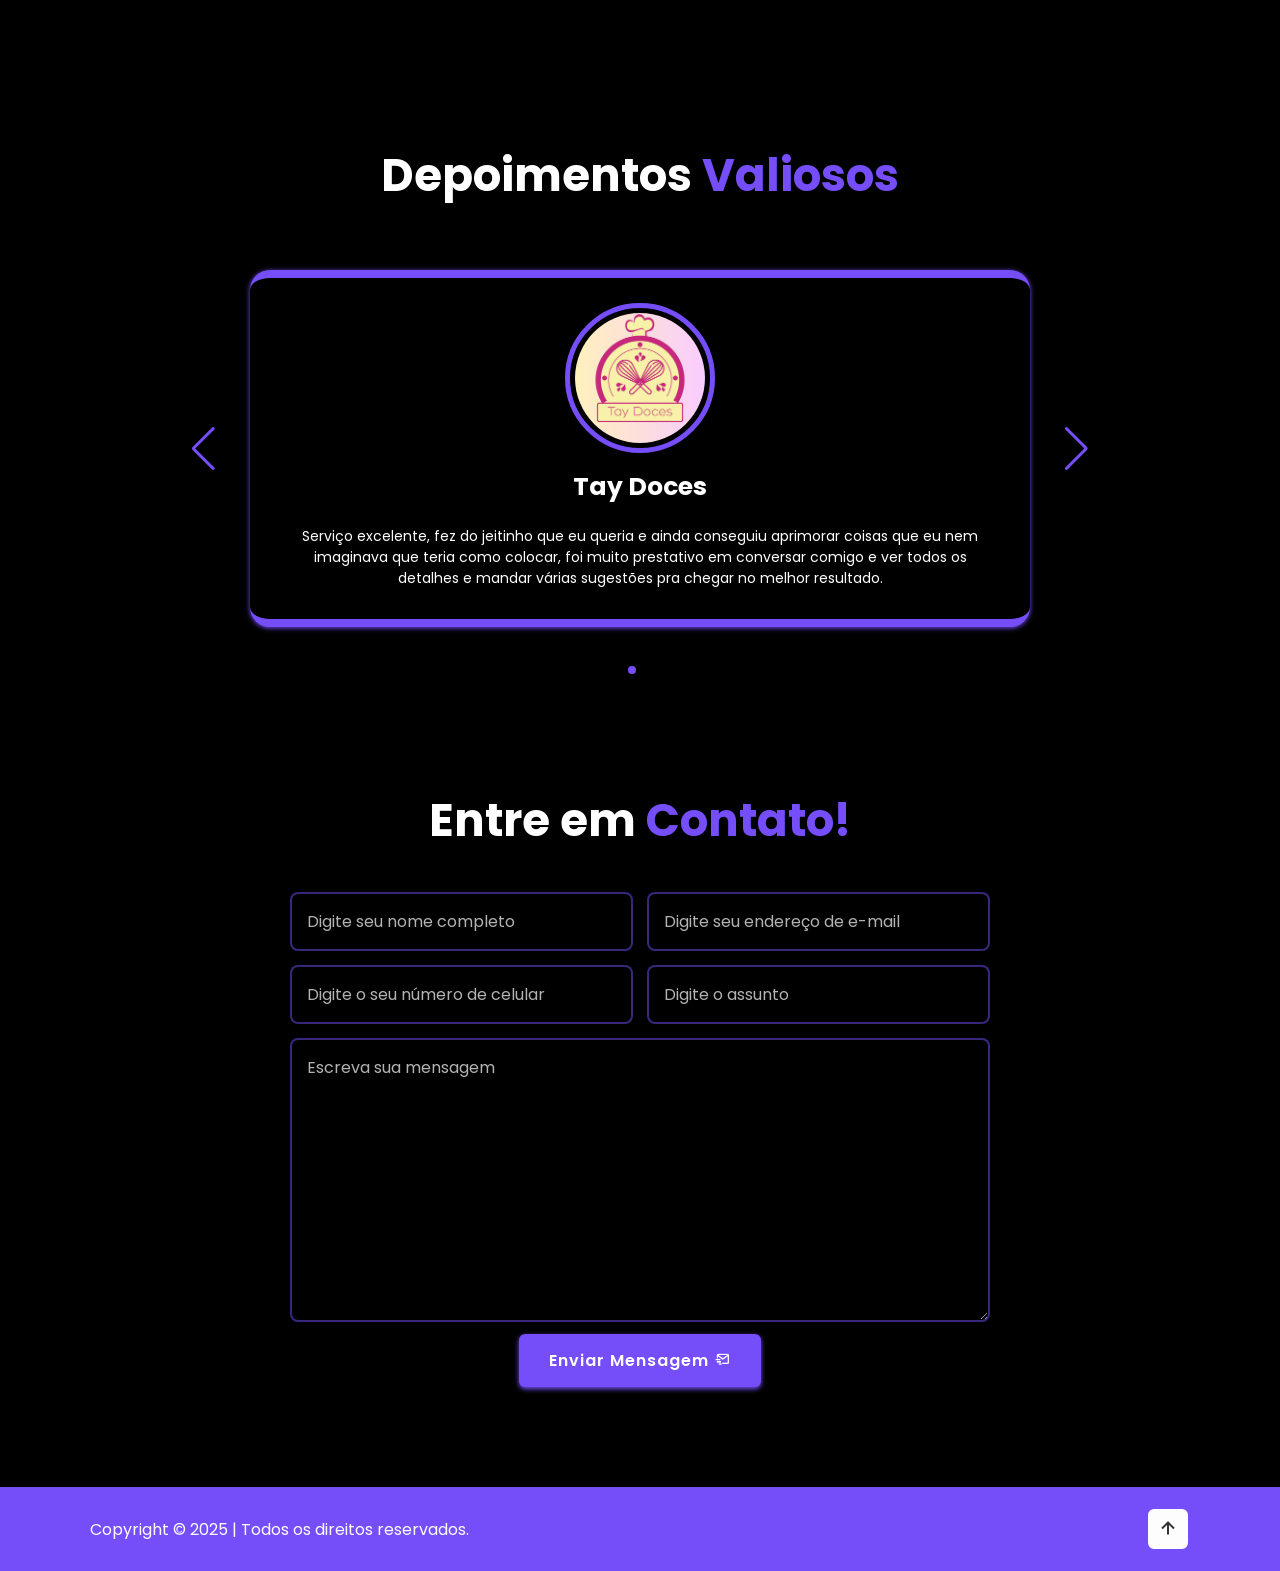
==== commit aebe8404: "Atualização da home full-stack" ====
--- a/index.html
+++ b/index.html
@@ -45,8 +45,10 @@
             <h3>Olá, bem-vindo(a), eu sou</h3>
             <h1>ERICK SILVA!</h1>
             <p>
-                Eu sou um designer gráfico, desenvolvedor front-end, editor de vídeo com especialização em Motion
-                Graphics e animador 2D/3D de Diadema-SP. Profissional multidisciplinar com expertise em design gráfico e desenvolvimento front-end. Pela Elarssen Design e Elarssen Code Solutions, entrego soluções de alto impacto que aliam criatividade e tecnologia.
+                Desenvolvedor Full-Stack em formação, especializado na criação de aplicações web modernas, interfaces
+                responsivas e experiências digitais de alto impacto.
+                Minha trajetória une design, desenvolvimento e criatividade para transformar ideias em soluções
+                funcionais, elegantes e memoráveis.
             </p>
 
             <div class="social-media">
@@ -65,19 +67,22 @@
             <div class="profession-box">
                 <div class="profession" style="--i:1;">
                     <i class='bx bx-code-alt'></i>
-                    <h3>Front-End Developer</h3>
-                </div>
+                    <h3>Full-Stack Developer</h3>
+                </div>
+
                 <div class="profession" style="--i:0;">
+                    <i class='bx bx-layout'></i>
+                    <h3>UI/UX Designer</h3>
+                </div>
+
+                <div class="profession" style="--i:2;">
+                    <i class='bx bx-data'></i>
+                    <h3>Web Solutions</h3>
+                </div>
+
+                <div class="profession" style="--i:3;">
                     <i class='bx bx-palette'></i>
-                    <h3>Designer Gráfico</h3>
-                </div>
-                <div class="profession" style="--i:2;">
-                    <i class='bx bxs-videos'></i>
-                    <h3>Motion Designer</h3>
-                </div>
-                <div class="profession" style="--i:3;">
-                    <i class='bx bx-video-recording'></i>
-                    <h3>Animador 2D/3D</h3>
+                    <h3>Creative Developer</h3>
                 </div>
 
                 <div class="circle"></div>
@@ -100,21 +105,19 @@
         <div class="about-content">
             <h2 class="heading">Sobre <span>mim</span></h2>
             <h3>
-                Olá! Sou Erick, um apaixonado por design e tecnologia, nascido e criado em Diadema-SP. Com 29 anos de
-                vida e muita energia criativa, estou imerso no mundo da Computação Gráfica e da Informática Para
-                Internet, onde descobri um universo repleto de possibilidades.
+                Olá! Sou Erick, desenvolvedor Full-Stack apaixonado por tecnologia, design e experiências digitais.
+                Minha trajetória começou no universo da computação gráfica e do design visual, mas evoluiu para o
+                desenvolvimento web, onde encontrei a oportunidade de unir criatividade e programação na construção de
+                soluções modernas e funcionais.
             </h3>
             <p>
-                Minha jornada como designer gráfico e animador 2D/3D começou há alguns anos, mas agora estou explorando
-                novos horizontes ao mesclar design e programação.
+                Atualmente, venho aprofundando meus conhecimentos em desenvolvimento Front-End e Back-End, criando
+                aplicações responsivas, interfaces intuitivas e projetos que combinam performance, estética e
+                experiência do usuário.
             </p>
             <p>
-                Essa combinação está me levando a criar algo realmente único e inovador, e estou ansioso para ver onde
-                essa aventura vai me levar. Foi com esse espírito de inovação que criei a 'Elarssen Design' um espaço
-                onde dou vida às ideias e sonhos das pessoas. Minha missão é transformar o intangível em realidade, com
-                criatividade, precisão e muita dedicação. Eu acredito que cada projeto é uma oportunidade de elevar o
-                nível do design e de entregar algo que realmente faça a diferença. Se você tem uma ideia, uma visão, ou
-                até mesmo um desejo artístico, estou aqui para trazê-lo à vida de forma tangível e memorável.
+                Acredito que tecnologia e criatividade caminham juntas. Meu objetivo é desenvolver soluções digitais que
+                não apenas funcionem bem, mas também transmitam identidade, inovação e impacto visual.
             </p>
             <a href="#portfolio" class="btn-projetos">Explorar Projetos</a>
         </div>
@@ -126,30 +129,39 @@
 
         <div class="services-container">
             <div class="services-box">
-                <i class='bx bx-code-alt'></i>
-                <h3>Web Development</h3>
-                <p>Desenvolvo sites responsivos e modernos...</p>
+                <i class='bx bx-code-block'></i>
+                <h3>Full-Stack Development</h3>
+
+                <p>Desenvolvimento de aplicações web modernas, responsivas e funcionais...</p>
+
                 <a href="#" class="btn"
-                    data-details="Criação de sites modernos e responsivos, desenvolvidos com as melhores tecnologias do mercado, garantindo velocidade, segurança e acessibilidade. Cada projeto é personalizado para atender às necessidades do cliente.">Leia
-                    Mais</a>
+                    data-details="Criação de aplicações web modernas utilizando tecnologias atuais de Front-End e Back-End, focadas em performance, responsividade, acessibilidade e experiência do usuário. Desenvolvimento de interfaces intuitivas, sistemas dinâmicos e soluções digitais personalizadas.">
+                    Leia Mais
+                </a>
             </div>
 
             <div class="services-box">
-                <i class='bx bxs-paint'></i>
-                <h3>Design Gráfico</h3>
-                <p>Ofereço soluções criativas em design gráfico...</p>
+                <i class='bx bx-layout'></i>
+                <h3>UI/UX & Visual Design</h3>
+
+                <p>Interfaces modernas e identidades visuais que unem estética e funcionalidade...</p>
+
                 <a href="#" class="btn"
-                    data-details="Criação de identidades visuais únicas, logotipos profissionais e materiais gráficos impactantes. Transformo conceitos em visuais atrativos que comunicam a essência da sua marca.">Leia
-                    Mais</a>
+                    data-details="Criação de interfaces modernas, identidades visuais e experiências digitais que combinam design estratégico, usabilidade e impacto visual. Cada projeto é pensado para transmitir profissionalismo, personalidade e conexão com o público.">
+                    Leia Mais
+                </a>
             </div>
 
             <div class="services-box">
-                <i class='bx bxs-videos'></i>
-                <h3>Motion Design</h3>
-                <p>Transformo ideias em animações impactantes...</p>
+                <i class='bx bx-globe'></i>
+                <h3>Digital Experiences</h3>
+
+                <p>Experiências digitais interativas através de motion design, animação e tecnologia...</p>
+
                 <a href="#" class="btn"
-                    data-details="Produção de animações 2D e motion graphics para vídeos publicitários, redes sociais e apresentações institucionais. Cative seu público com visuais dinâmicos e interativos.">Leia
-                    Mais</a>
+                    data-details="Desenvolvimento de experiências digitais criativas utilizando motion graphics, animação, interatividade e elementos visuais modernos. Projetos pensados para aumentar o engajamento, fortalecer marcas e criar conexões memoráveis através da tecnologia.">
+                    Leia Mais
+                </a>
             </div>
         </div>
 
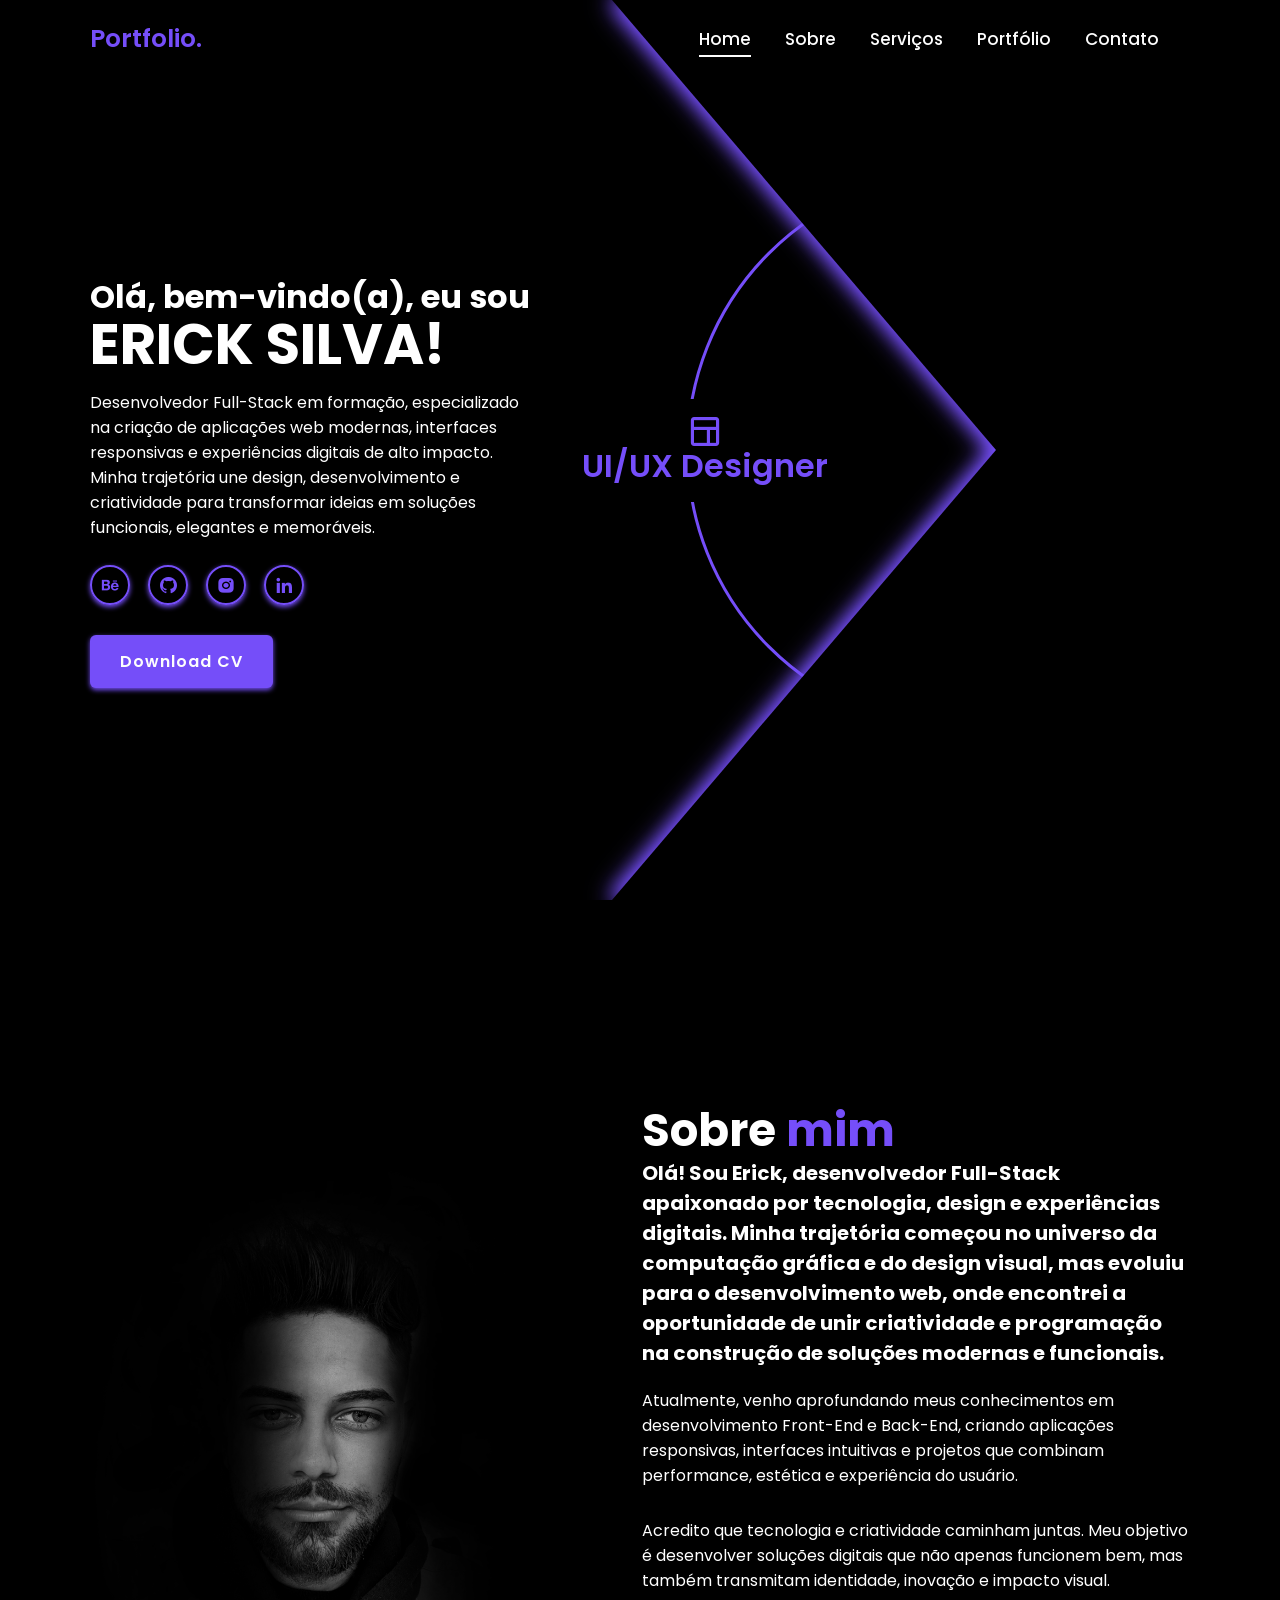
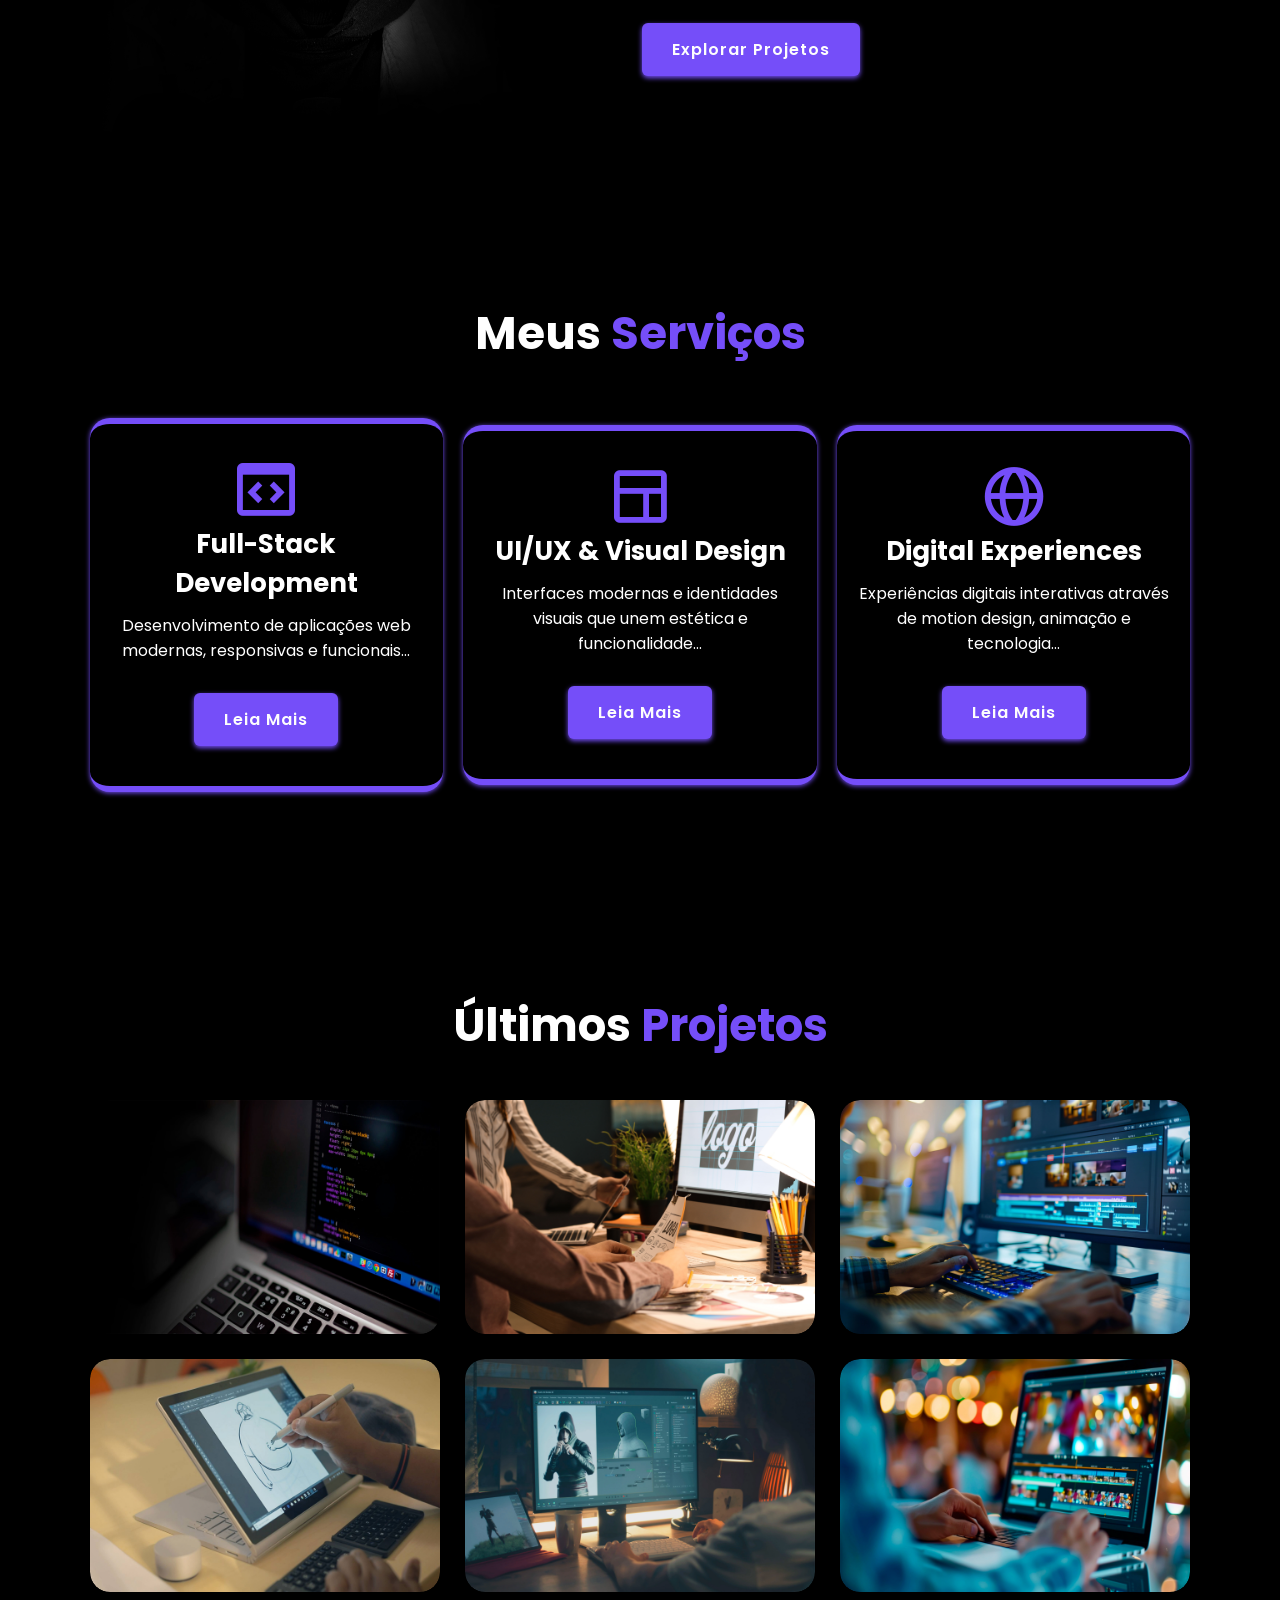
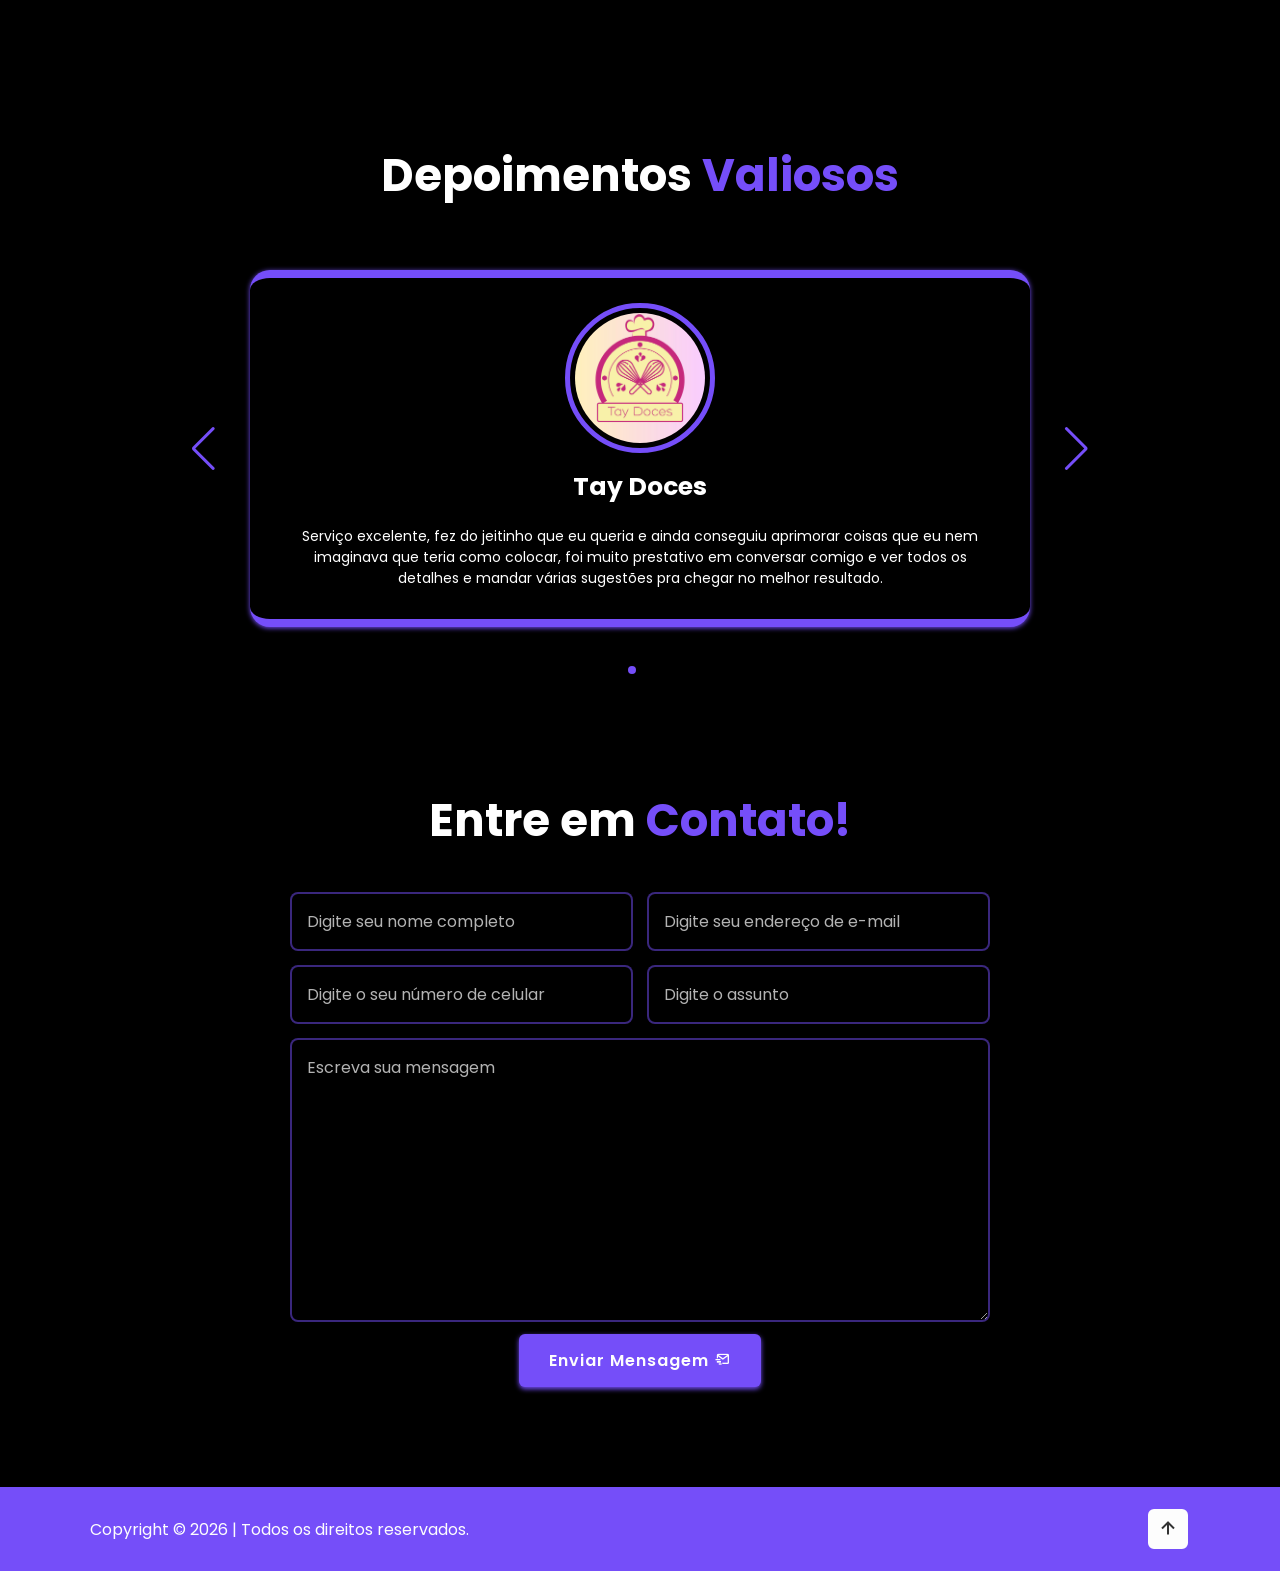
==== commit f2bfba6c: "Atualizações de conteúdo e transição de nicho. 20/05/2026!" ====
--- a/index.html
+++ b/index.html
@@ -67,7 +67,7 @@
             <div class="profession-box">
                 <div class="profession" style="--i:1;">
                     <i class='bx bx-code-alt'></i>
-                    <h3>Full-Stack Developer</h3>
+                    <h3>Full-Stack Dev</h3>
                 </div>
 
                 <div class="profession" style="--i:0;">
@@ -82,7 +82,7 @@
 
                 <div class="profession" style="--i:3;">
                     <i class='bx bx-palette'></i>
-                    <h3>Creative Developer</h3>
+                    <h3>Creative Dev</h3>
                 </div>
 
                 <div class="circle"></div>
@@ -305,7 +305,7 @@
     <!-- footer design -->
     <footer class="footer">
         <div class="footer-text">
-            <p>Copyright &copy; 2025 | Todos os direitos reservados.</p>
+            <p>Copyright &copy; 2026 | Todos os direitos reservados.</p>
         </div>
 
         <div class="footer-iconTop">
